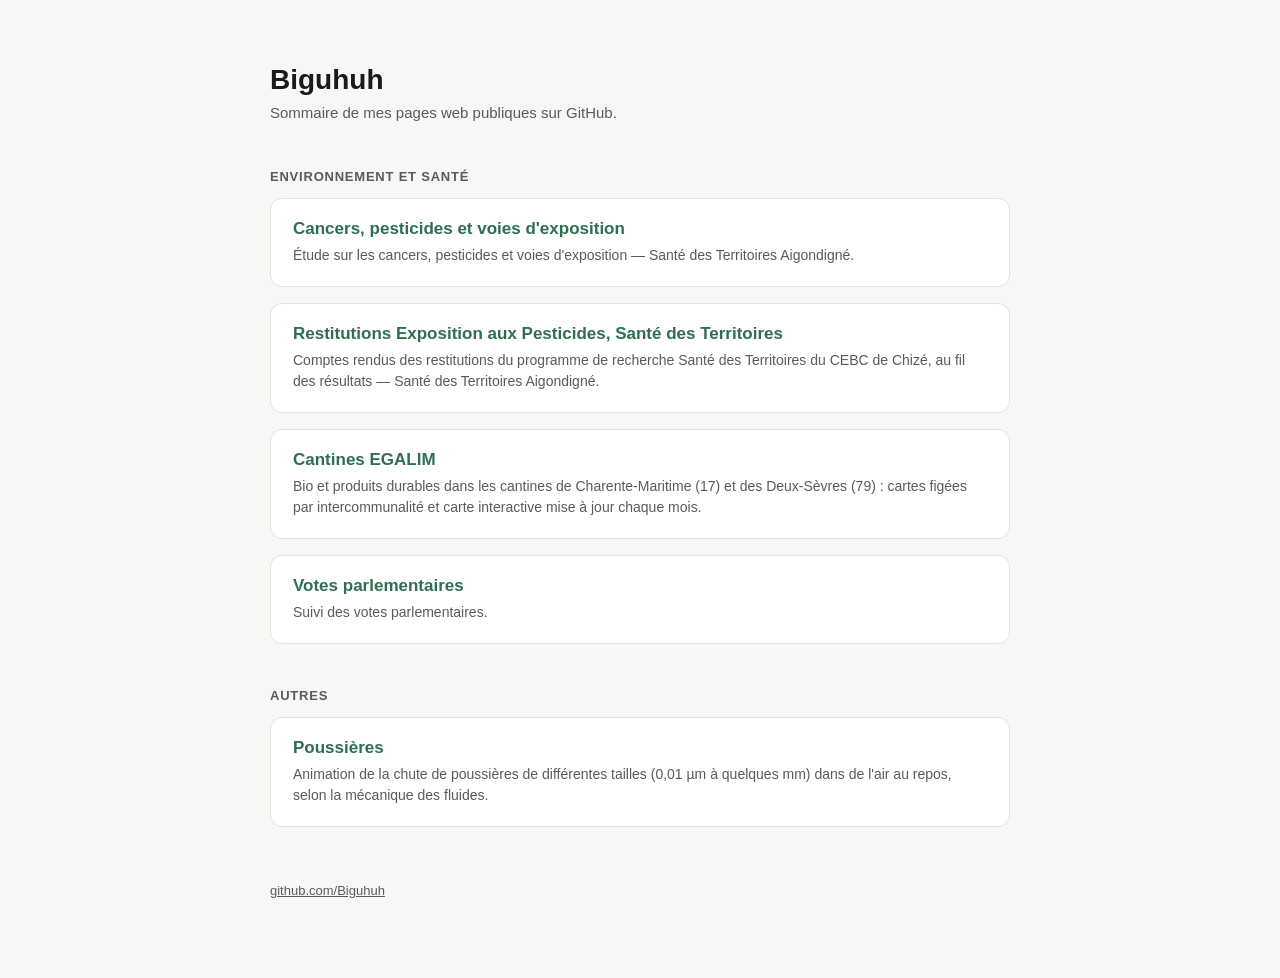
==== index.html @ 79e0e491 "Range les projets en deux sections : Environnement et santé, Autres Les deux cartes EGALIM deviennen" ====
<!DOCTYPE html>
<html lang="fr">
<head>
<meta charset="UTF-8">
<meta name="viewport" content="width=device-width, initial-scale=1.0">
<title>Biguhuh — Projets</title>
<meta name="description" content="Sommaire des projets web d'Édouard Beauvier">
<style>
  :root {
    --bg: #f7f7f5;
    --card-bg: #ffffff;
    --text: #1a1a1a;
    --muted: #5a5a5a;
    --accent: #2f6f4f;
    --border: #e3e2dd;
  }
  @media (prefers-color-scheme: dark) {
    :root {
      --bg: #14161a;
      --card-bg: #1d2025;
      --text: #f0f0ee;
      --muted: #a3a6ab;
      --accent: #6fcf97;
      --border: #2c2f35;
    }
  }
  * { box-sizing: border-box; }
  body {
    margin: 0;
    padding: 0;
    background: var(--bg);
    color: var(--text);
    font-family: -apple-system, BlinkMacSystemFont, "Segoe UI", Roboto, Helvetica, Arial, sans-serif;
  }
  main {
    max-width: 780px;
    margin: 0 auto;
    padding: 64px 20px 80px;
  }
  header {
    margin-bottom: 48px;
  }
  h1 {
    font-size: 28px;
    margin: 0 0 8px;
  }
  header p {
    color: var(--muted);
    margin: 0;
    font-size: 15px;
  }
  .grid {
    display: grid;
    gap: 16px;
  }
  a.card {
    display: block;
    background: var(--card-bg);
    border: 1px solid var(--border);
    border-radius: 12px;
    padding: 20px 22px;
    text-decoration: none;
    color: inherit;
    transition: border-color 0.15s ease, transform 0.15s ease;
  }
  a.card:hover {
    border-color: var(--accent);
    transform: translateY(-1px);
  }
  section + section {
    margin-top: 44px;
  }
  .section-title {
    font-size: 13px;
    font-weight: 600;
    text-transform: uppercase;
    letter-spacing: 0.06em;
    color: var(--muted);
    margin: 0 0 14px;
  }
  .card h3 {
    margin: 0 0 6px;
    font-size: 17px;
    color: var(--accent);
  }
  .card p {
    margin: 0;
    font-size: 14px;
    color: var(--muted);
    line-height: 1.5;
  }
  footer {
    margin-top: 56px;
    font-size: 13px;
    color: var(--muted);
  }
  footer a {
    color: var(--muted);
  }
</style>
</head>
<body>
<main>
  <header>
    <h1>Biguhuh</h1>
    <p>Sommaire de mes pages web publiques sur GitHub.</p>
  </header>

  <section aria-labelledby="sante">
    <h2 class="section-title" id="sante">Environnement et santé</h2>
    <div class="grid">
      <a class="card" href="https://biguhuh.github.io/cancer/">
        <h3>Cancers, pesticides et voies d'exposition</h3>
        <p>Étude sur les cancers, pesticides et voies d'exposition — Santé des Territoires Aigondigné.</p>
      </a>

      <a class="card" href="https://biguhuh.github.io/restitutions-exposition-pesticides.html">
        <h3>Restitutions Exposition aux Pesticides, Santé des Territoires</h3>
        <p>Comptes rendus des restitutions du programme de recherche Santé des Territoires du CEBC de Chizé, au fil des résultats — Santé des Territoires Aigondigné.</p>
      </a>

      <a class="card" href="https://biguhuh.github.io/map_cantines_egalim/">
        <h3>Cantines EGALIM</h3>
        <p>Bio et produits durables dans les cantines de Charente-Maritime (17) et des Deux-Sèvres (79) : cartes figées par intercommunalité et carte interactive mise à jour chaque mois.</p>
      </a>

      <a class="card" href="https://biguhuh.github.io/votes_parlementaires/">
        <h3>Votes parlementaires</h3>
        <p>Suivi des votes parlementaires.</p>
      </a>
    </div>
  </section>

  <section aria-labelledby="autres">
    <h2 class="section-title" id="autres">Autres</h2>
    <div class="grid">
      <a class="card" href="https://biguhuh.github.io/poussieres/">
        <h3>Poussières</h3>
        <p>Animation de la chute de poussières de différentes tailles (0,01 µm à quelques mm) dans de l'air au repos, selon la mécanique des fluides.</p>
      </a>
    </div>
  </section>

  <footer>
    <a href="https://github.com/Biguhuh">github.com/Biguhuh</a>
  </footer>
</main>
</body>
</html>
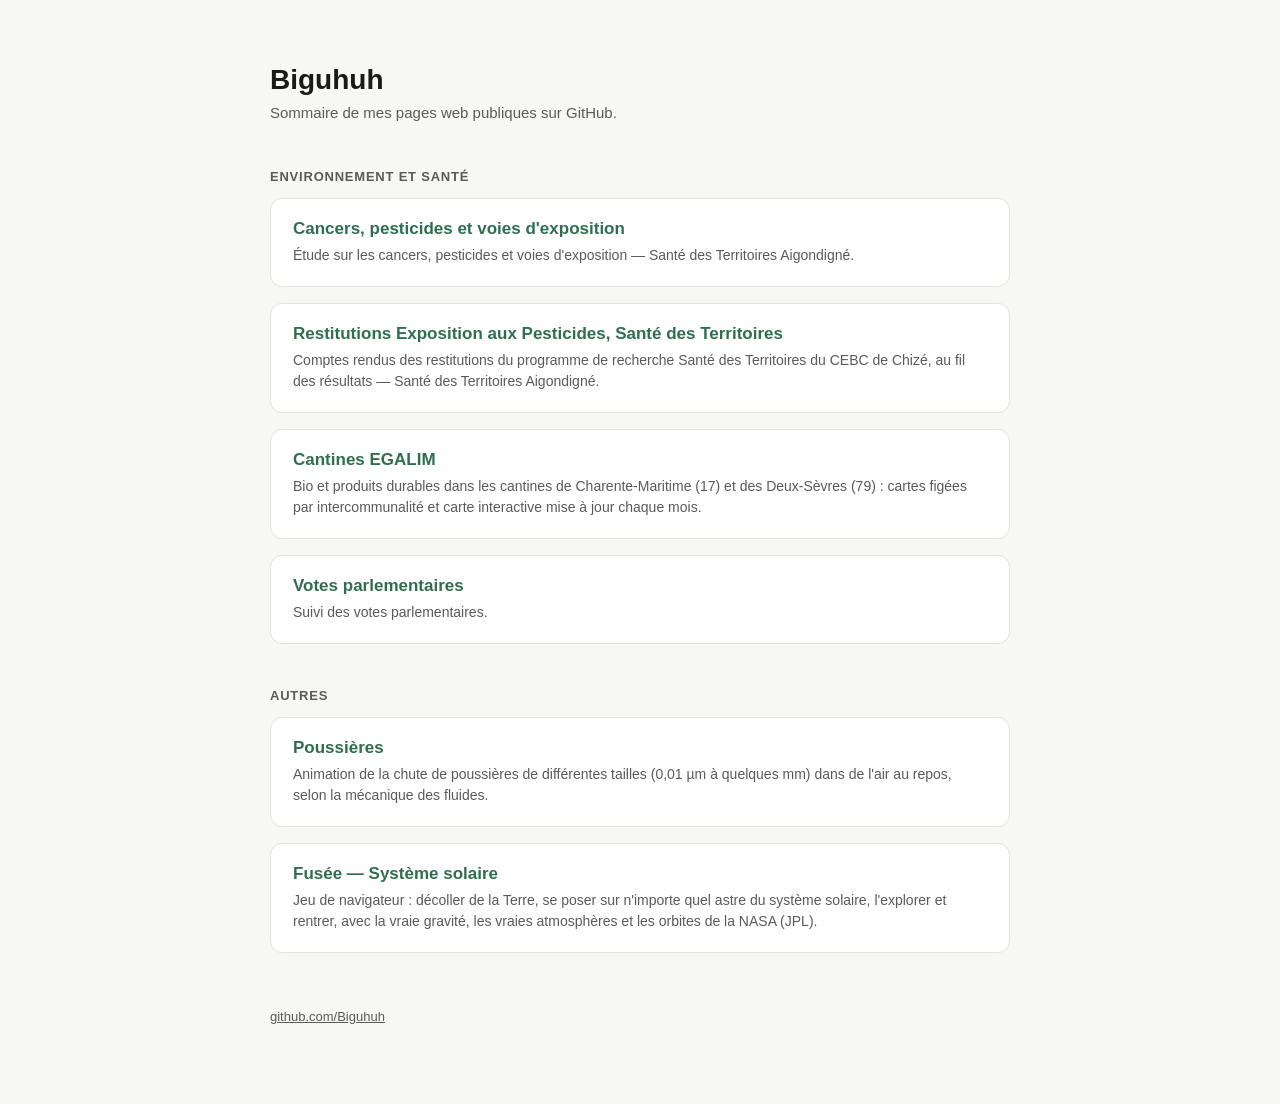
==== commit 39a89a27: "Ajoute le jeu Fusée dans la section Autres" ====
--- a/index.html
+++ b/index.html
@@ -138,6 +138,11 @@
         <h3>Poussières</h3>
         <p>Animation de la chute de poussières de différentes tailles (0,01 µm à quelques mm) dans de l'air au repos, selon la mécanique des fluides.</p>
       </a>
+
+      <a class="card" href="https://biguhuh.github.io/fusee/">
+        <h3>Fusée — Système solaire</h3>
+        <p>Jeu de navigateur : décoller de la Terre, se poser sur n'importe quel astre du système solaire, l'explorer et rentrer, avec la vraie gravité, les vraies atmosphères et les orbites de la NASA (JPL).</p>
+      </a>
     </div>
   </section>
 
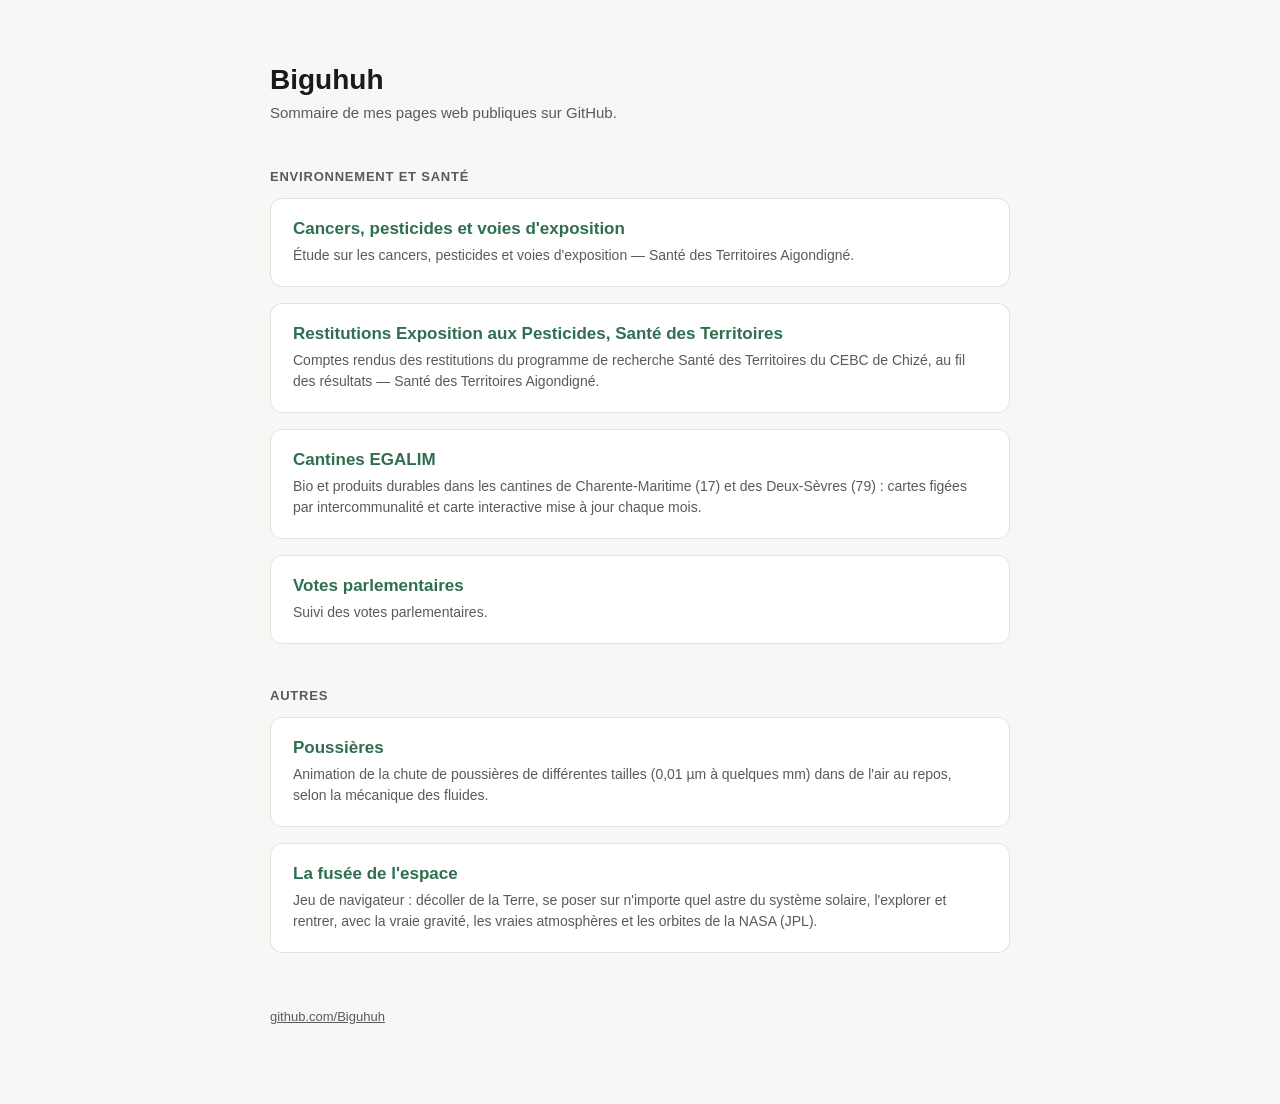
==== commit 2a692093: "Renomme le jeu : La fusée de l'espace Co-Authored-By: Claude Opus 5.5 <noreply@anthropic.com>" ====
--- a/index.html
+++ b/index.html
@@ -140,7 +140,7 @@
       </a>
 
       <a class="card" href="https://biguhuh.github.io/fusee/">
-        <h3>Fusée — Système solaire</h3>
+        <h3>La fusée de l'espace</h3>
         <p>Jeu de navigateur : décoller de la Terre, se poser sur n'importe quel astre du système solaire, l'explorer et rentrer, avec la vraie gravité, les vraies atmosphères et les orbites de la NASA (JPL).</p>
       </a>
     </div>
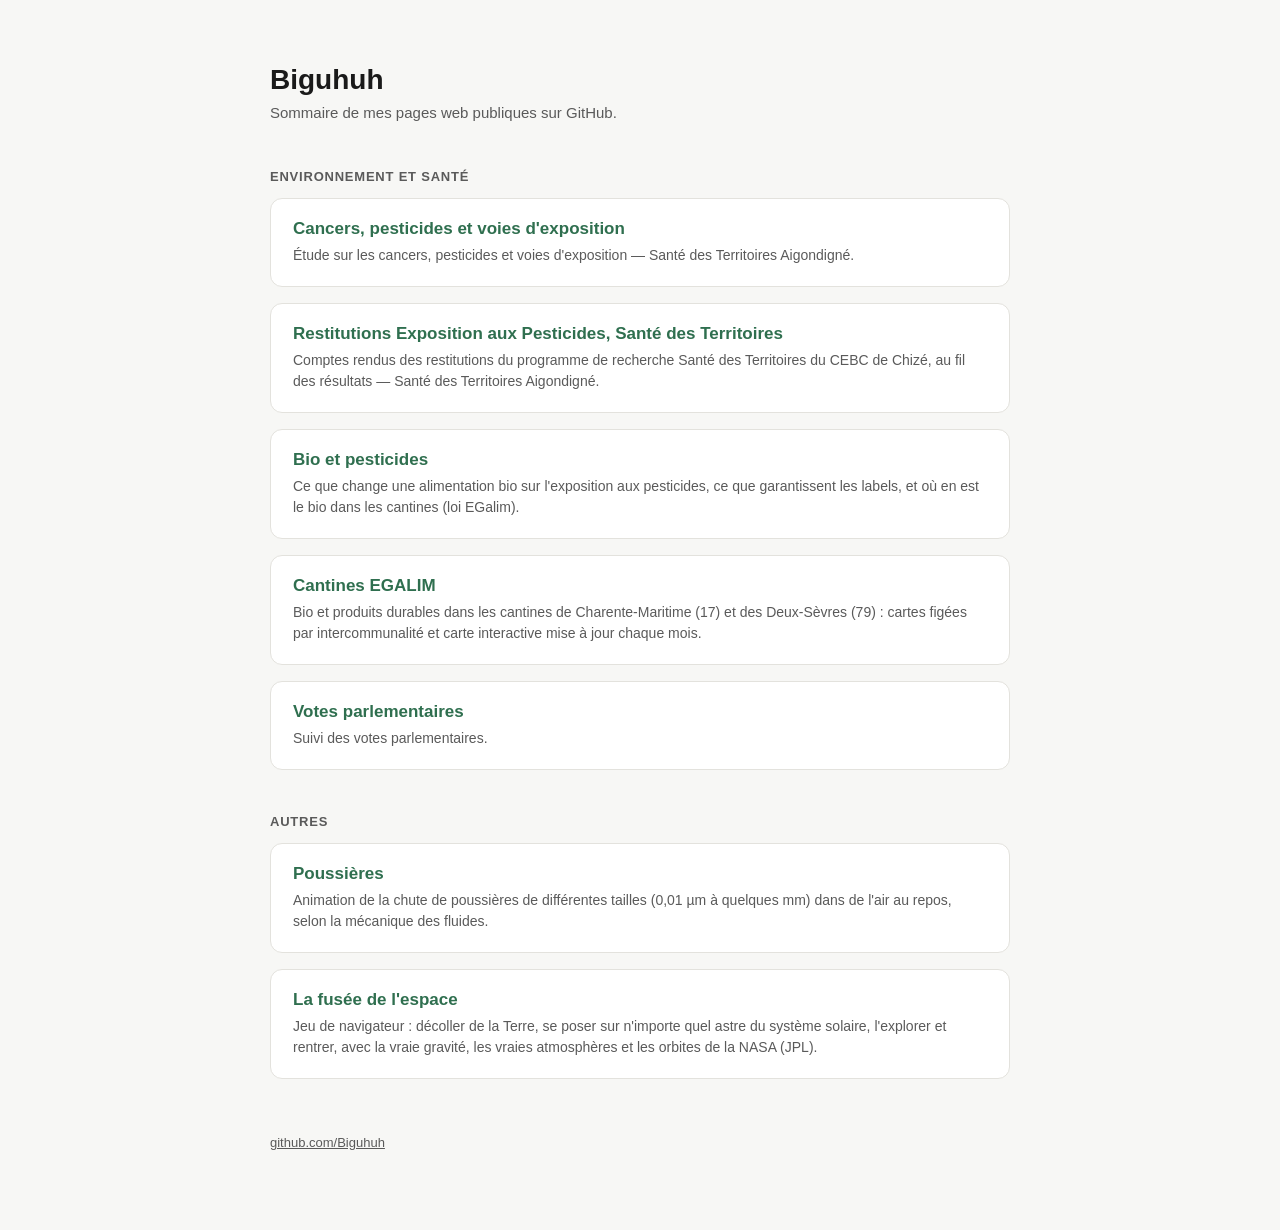
==== commit fd73293b: "Ajoute Bio et pesticides dans Environnement et santé" ====
--- a/index.html
+++ b/index.html
@@ -119,6 +119,11 @@
         <p>Comptes rendus des restitutions du programme de recherche Santé des Territoires du CEBC de Chizé, au fil des résultats — Santé des Territoires Aigondigné.</p>
       </a>
 
+      <a class="card" href="https://biguhuh.github.io/bio-pesticides/">
+        <h3>Bio et pesticides</h3>
+        <p>Ce que change une alimentation bio sur l'exposition aux pesticides, ce que garantissent les labels, et où en est le bio dans les cantines (loi EGalim).</p>
+      </a>
+
       <a class="card" href="https://biguhuh.github.io/map_cantines_egalim/">
         <h3>Cantines EGALIM</h3>
         <p>Bio et produits durables dans les cantines de Charente-Maritime (17) et des Deux-Sèvres (79) : cartes figées par intercommunalité et carte interactive mise à jour chaque mois.</p>
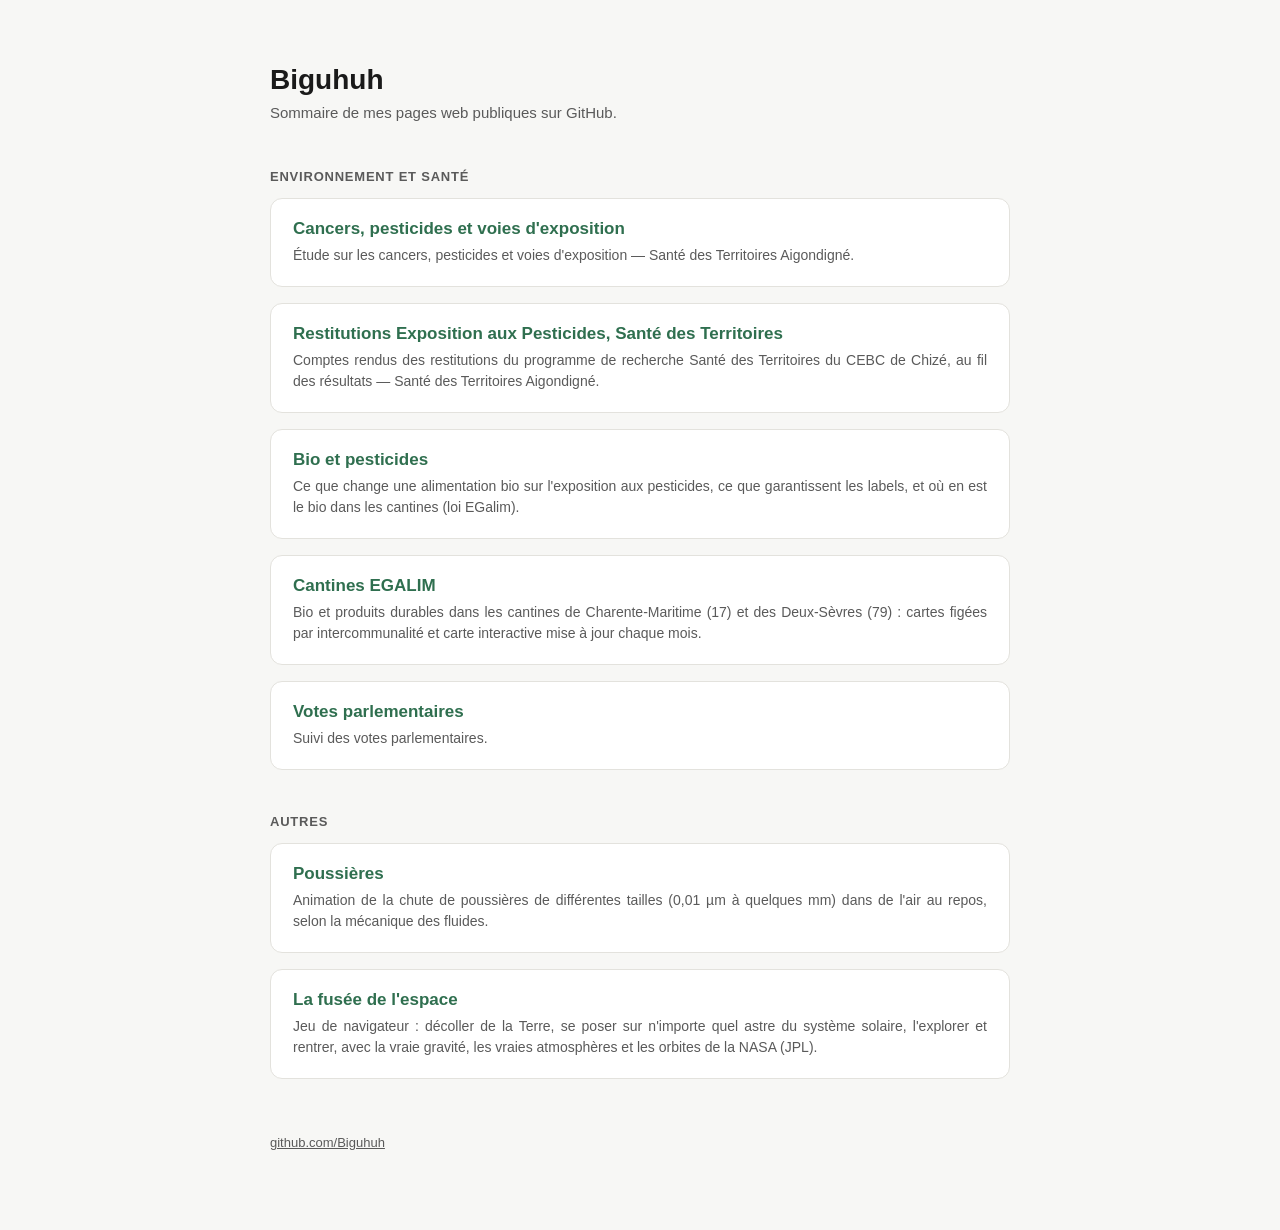
==== commit c2ef097e: "Met les textes en justifié (sommaire, restitutions, Poussières reconstruit)" ====
--- a/index.html
+++ b/index.html
@@ -48,6 +48,8 @@
     color: var(--muted);
     margin: 0;
     font-size: 15px;
+    text-align: justify;
+    hyphens: auto;
   }
   .grid {
     display: grid;
@@ -88,6 +90,8 @@
     font-size: 14px;
     color: var(--muted);
     line-height: 1.5;
+    text-align: justify;
+    hyphens: auto;
   }
   footer {
     margin-top: 56px;
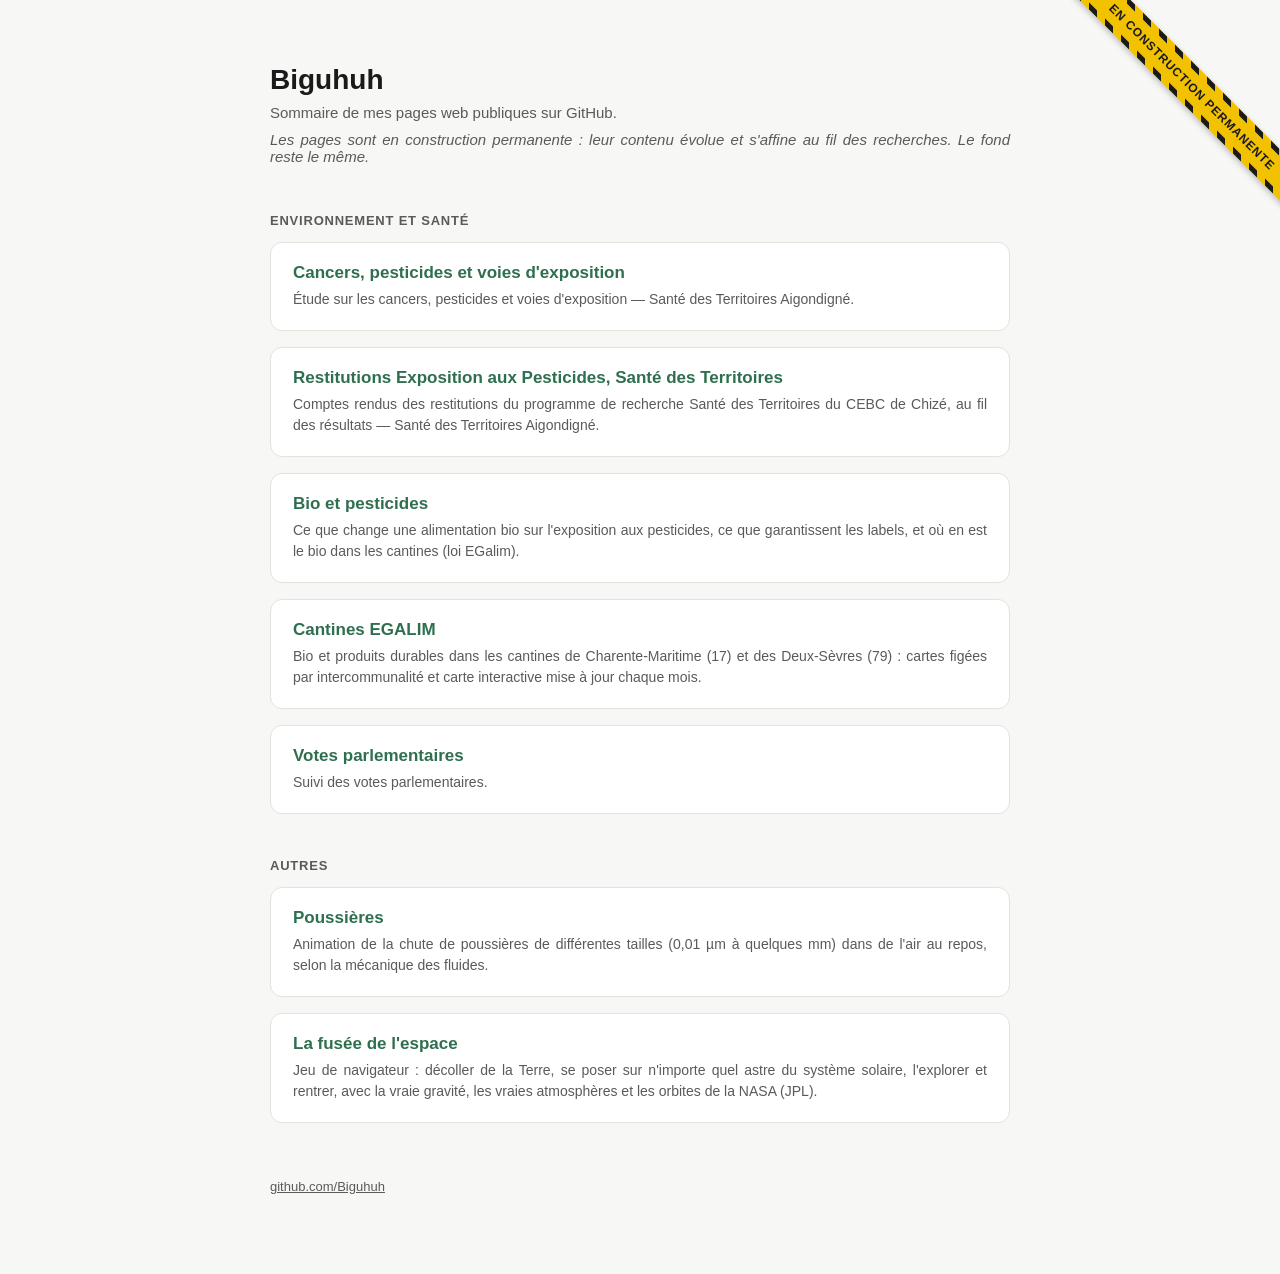
==== commit 1d1da3b5: "Ajoute une pancarte « En construction permanente » sur l'accueil Bandeau en diagonale dans le coin h" ====
--- a/index.html
+++ b/index.html
@@ -101,13 +101,56 @@
   footer a {
     color: var(--muted);
   }
+  /* Pancarte en diagonale dans le coin haut droit */
+  .ribbon {
+    position: absolute;
+    top: 0;
+    right: 0;
+    width: 210px;
+    height: 210px;
+    overflow: hidden;
+    pointer-events: none;
+    z-index: 10;
+  }
+  .ribbon span {
+    position: absolute;
+    top: 69px;
+    right: -62px;
+    width: 300px;
+    transform: rotate(45deg);
+    padding: 11px 0;
+    text-align: center;
+    font-size: 12px;
+    font-weight: 700;
+    letter-spacing: 0.08em;
+    text-transform: uppercase;
+    color: #1a1a1a;
+    background:
+      repeating-linear-gradient(45deg, #1a1a1a 0 8px, #f2c200 8px 16px) top / 100% 5px no-repeat,
+      repeating-linear-gradient(45deg, #1a1a1a 0 8px, #f2c200 8px 16px) bottom / 100% 5px no-repeat,
+      #f2c200;
+    box-shadow: 0 2px 6px rgba(0, 0, 0, 0.25);
+  }
+  header p.notice {
+    margin-top: 10px;
+    font-style: italic;
+  }
+  @media (max-width: 520px) {
+    .ribbon { width: 170px; height: 170px; }
+    .ribbon span { top: 55px; right: -59px; width: 260px; font-size: 10px; padding: 9px 0; }
+    /* Le titre et la première ligne passent à gauche de la pancarte */
+    header h1, header p:first-of-type { padding-right: 90px; }
+  }
 </style>
 </head>
 <body>
+<div class="ribbon" aria-hidden="true"><span>En construction permanente</span></div>
 <main>
   <header>
     <h1>Biguhuh</h1>
     <p>Sommaire de mes pages web publiques sur GitHub.</p>
+    <p class="notice">Les pages sont en construction permanente&nbsp;: leur contenu évolue et s'affine au fil
+      des recherches. Le fond reste le même.</p>
   </header>
 
   <section aria-labelledby="sante">
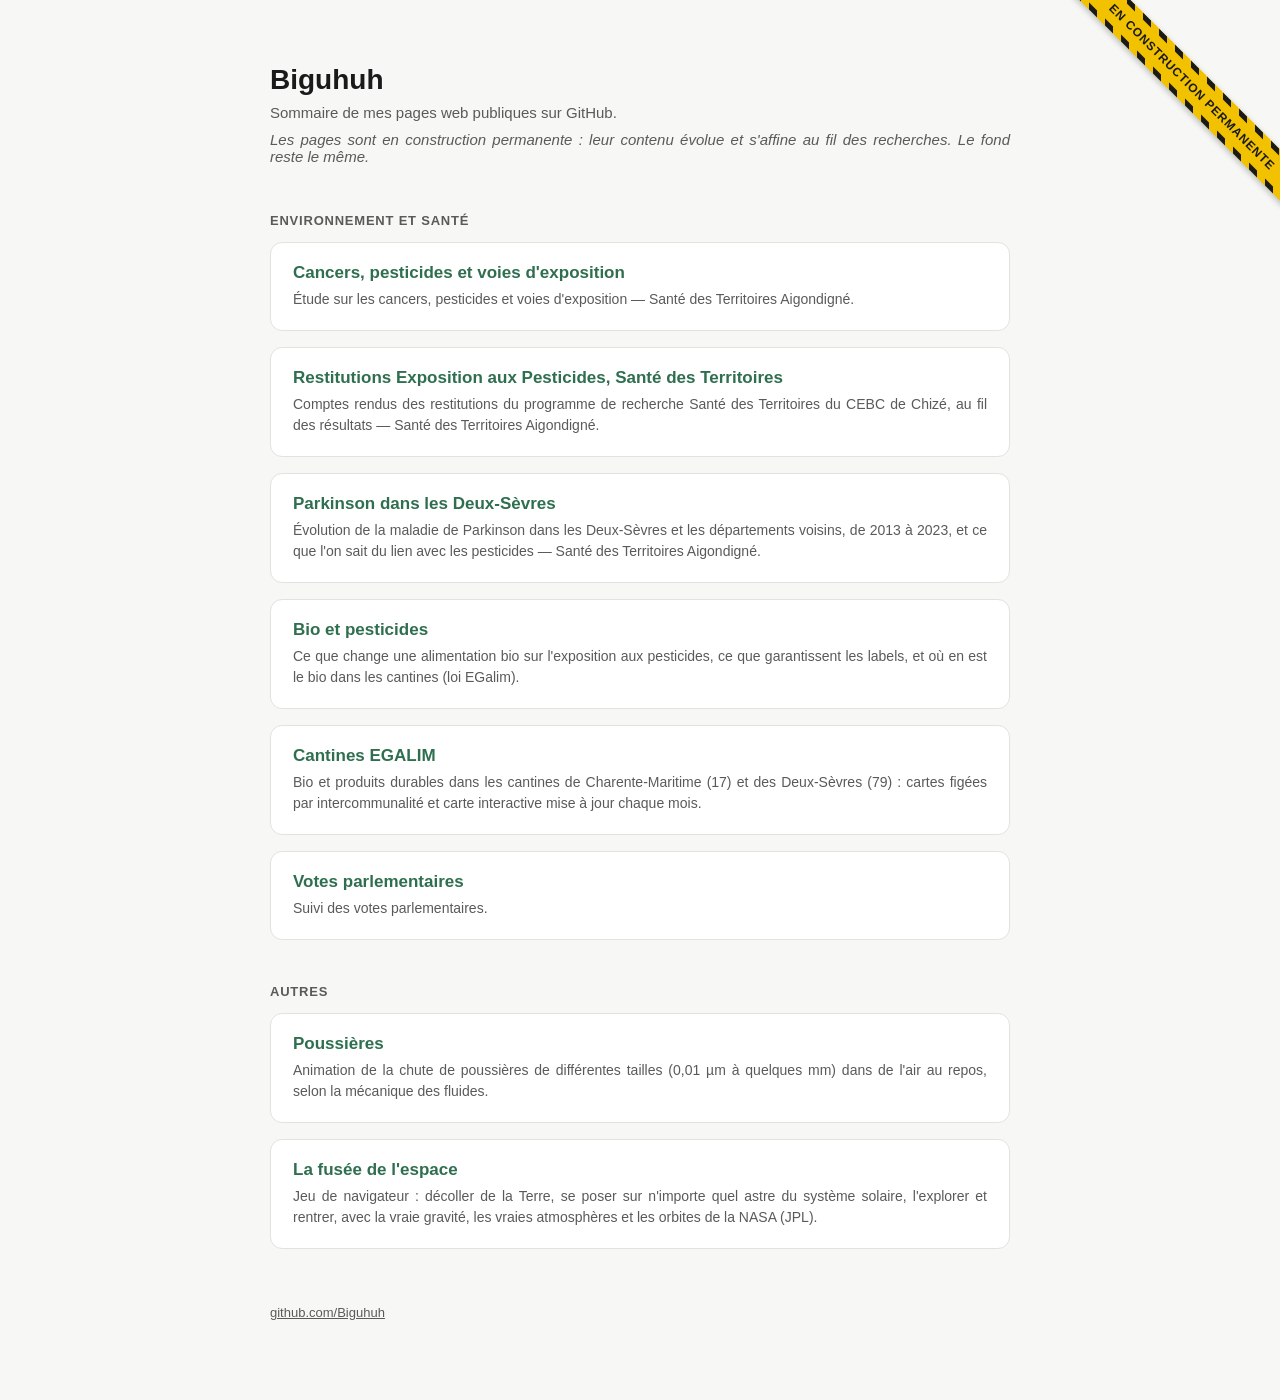
==== commit 67cd357d: "Ajoute la page Parkinson et l'onglet Étude sur les passereaux Nouvelle page Parkinson dans les Deux-" ====
--- a/index.html
+++ b/index.html
@@ -166,6 +166,11 @@
         <p>Comptes rendus des restitutions du programme de recherche Santé des Territoires du CEBC de Chizé, au fil des résultats — Santé des Territoires Aigondigné.</p>
       </a>
 
+      <a class="card" href="https://biguhuh.github.io/parkinson-deux-sevres.html">
+        <h3>Parkinson dans les Deux-Sèvres</h3>
+        <p>Évolution de la maladie de Parkinson dans les Deux-Sèvres et les départements voisins, de 2013 à 2023, et ce que l'on sait du lien avec les pesticides — Santé des Territoires Aigondigné.</p>
+      </a>
+
       <a class="card" href="https://biguhuh.github.io/bio-pesticides/">
         <h3>Bio et pesticides</h3>
         <p>Ce que change une alimentation bio sur l'exposition aux pesticides, ce que garantissent les labels, et où en est le bio dans les cantines (loi EGalim).</p>
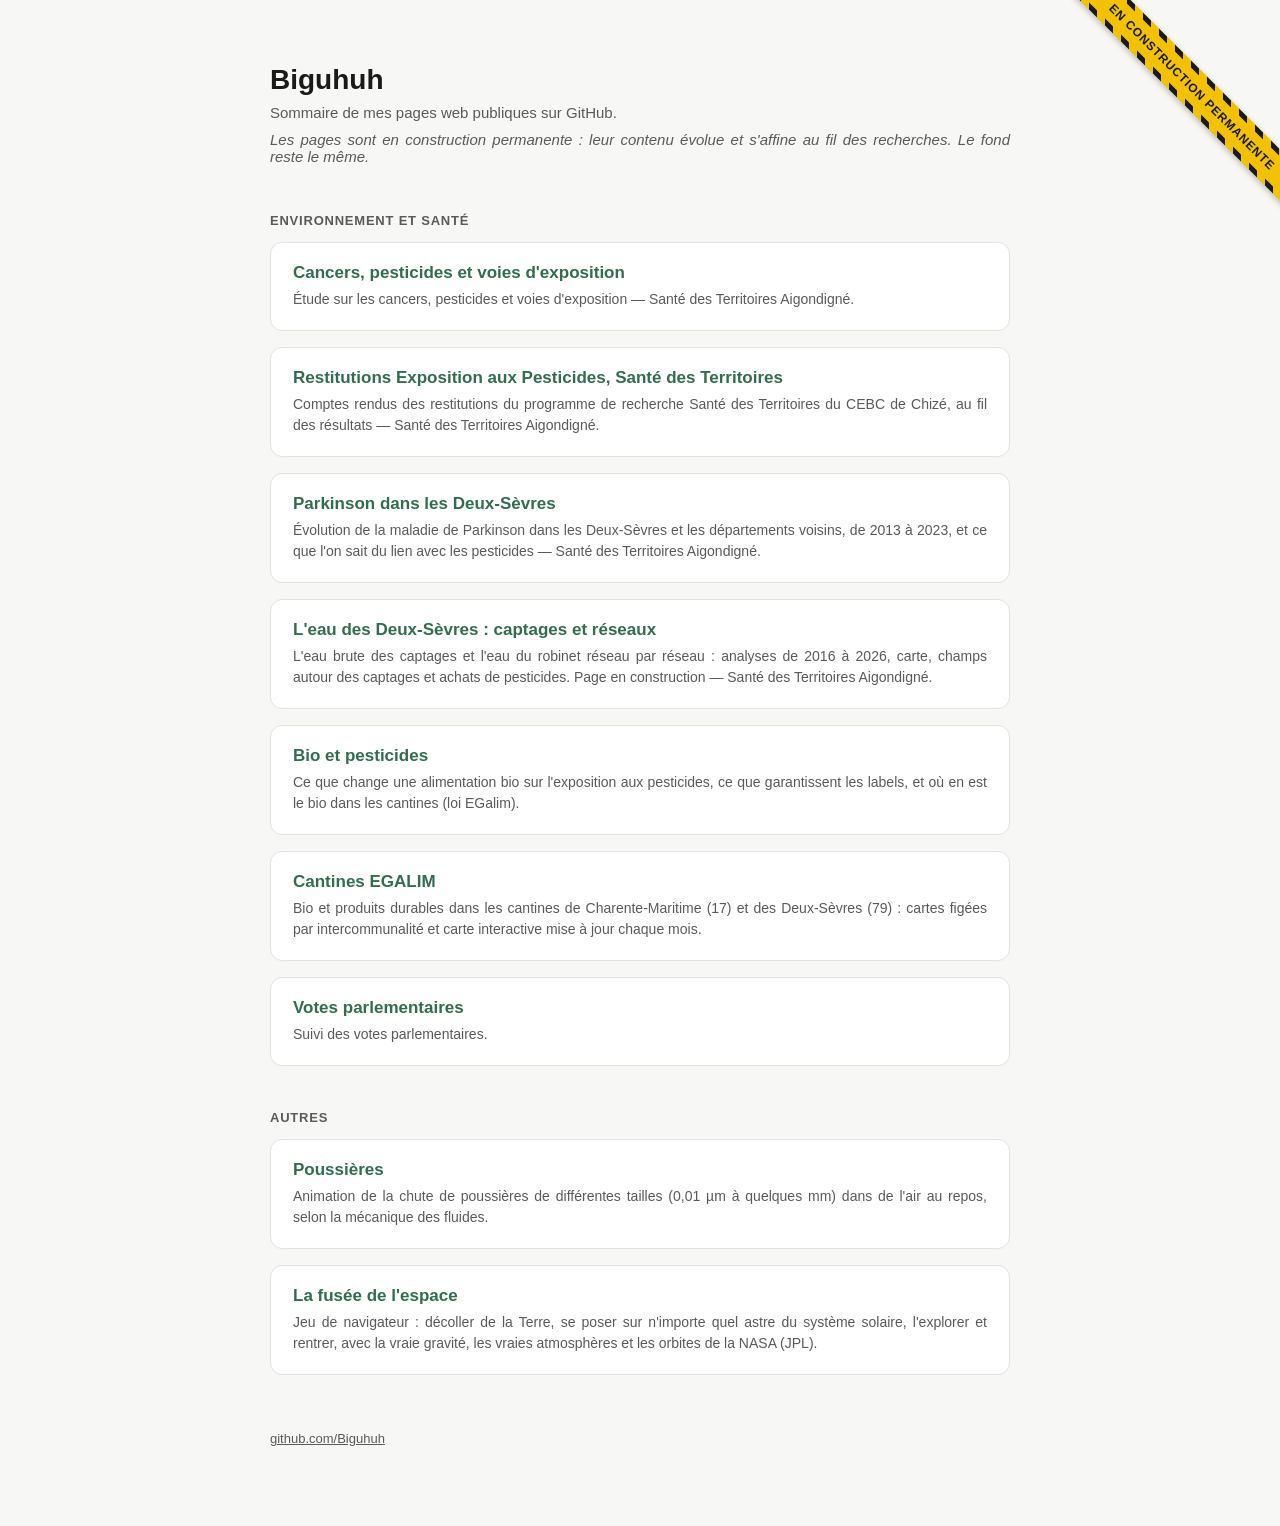
==== commit e8eba25c: "Ajoute la page L eau des Deux-Sèvres, en construction Site à onglets dans qualite-eau/ : synthèse, c" ====
--- a/index.html
+++ b/index.html
@@ -171,6 +171,11 @@
         <p>Évolution de la maladie de Parkinson dans les Deux-Sèvres et les départements voisins, de 2013 à 2023, et ce que l'on sait du lien avec les pesticides — Santé des Territoires Aigondigné.</p>
       </a>
 
+      <a class="card" href="https://biguhuh.github.io/qualite-eau/">
+        <h3>L'eau des Deux-Sèvres : captages et réseaux</h3>
+        <p>L'eau brute des captages et l'eau du robinet réseau par réseau : analyses de 2016 à 2026, carte, champs autour des captages et achats de pesticides. Page en construction — Santé des Territoires Aigondigné.</p>
+      </a>
+
       <a class="card" href="https://biguhuh.github.io/bio-pesticides/">
         <h3>Bio et pesticides</h3>
         <p>Ce que change une alimentation bio sur l'exposition aux pesticides, ce que garantissent les labels, et où en est le bio dans les cantines (loi EGalim).</p>
